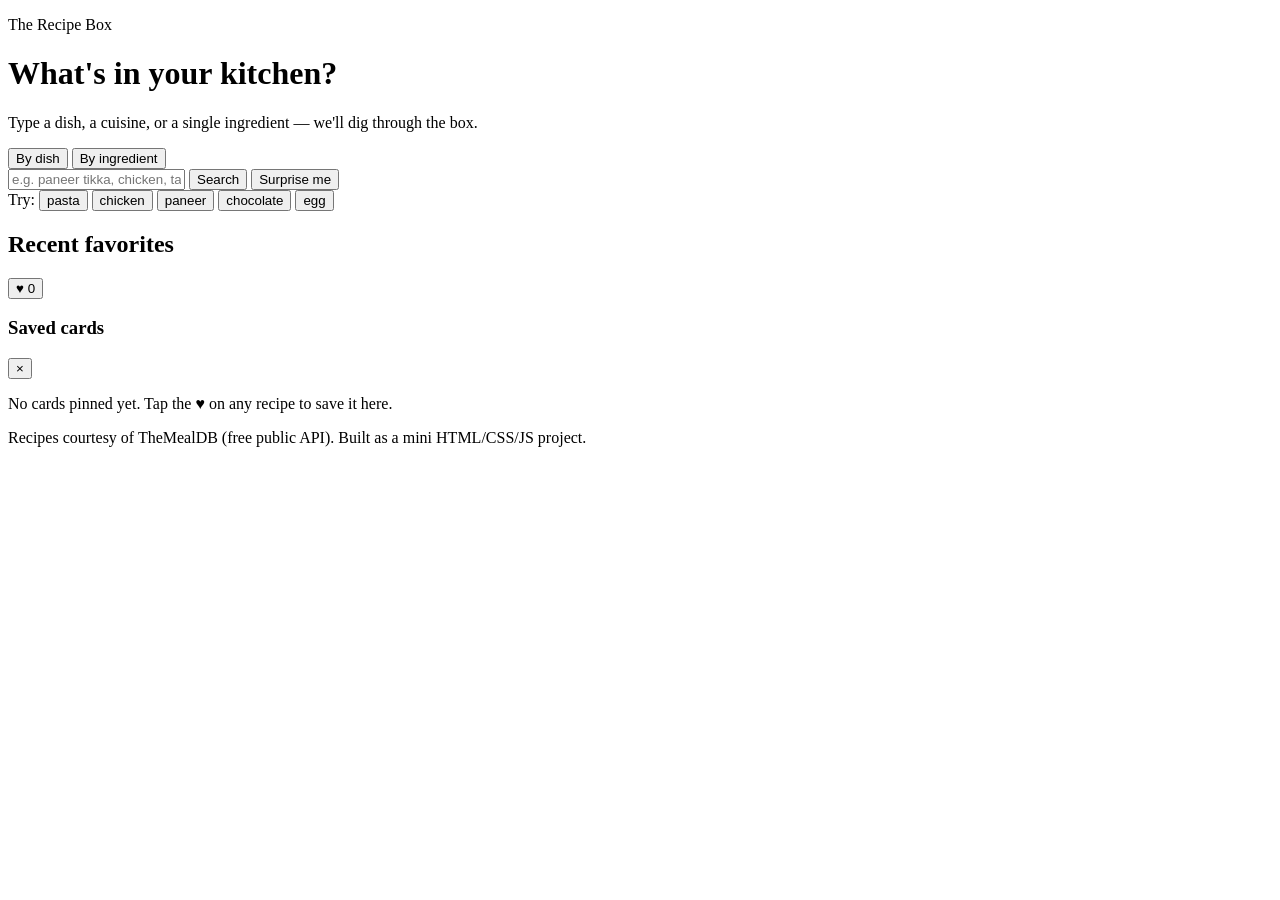
==== index.html @ 2ab37c9f "Rename index (1).html to index.html" ====
<!DOCTYPE html>
<html lang="en">
<head>
<meta charset="UTF-8" />
<meta name="viewport" content="width=device-width, initial-scale=1.0" />
<title>The Recipe Box — Find something to cook</title>
<link rel="preconnect" href="https://fonts.googleapis.com">
<link href="https://fonts.googleapis.com/css2?family=Fraunces:opsz,wght@9..144,400;9..144,600;9..144,700&family=Work+Sans:wght@400;500;600&family=IBM+Plex+Mono:wght@400;500&display=swap" rel="stylesheet">
<link rel="stylesheet" href="style.css" />
</head>
<body>
  <!-- Hero / search -->
  <header class="hero">
    <div class="hero-inner">
      <p class="eyebrow">The Recipe Box</p>
      <h1>What's in your kitchen<span class="dot">?</span></h1>
      <p class="sub">Type a dish, a cuisine, or a single ingredient — we'll dig through the box.</p>
      <form id="search-form" class="search-bar" autocomplete="off">
        <div class="mode-toggle" role="tablist" aria-label="Search mode">
          <button type="button" class="mode-btn is-active" data-mode="name" role="tab" aria-selected="true">By dish</button>
          <button type="button" class="mode-btn" data-mode="ingredient" role="tab" aria-selected="false">By ingredient</button>
        </div>
        <div class="input-row">
          <input
            type="text"
            id="search-input"
            placeholder="e.g. paneer tikka, chicken, tacos…"
            aria-label="Search recipes"
          />
          <button type="submit" class="btn-primary">Search</button>
          <button type="button" id="surprise-btn" class="btn-ghost" title="Get a random recipe">Surprise me</button>
        </div>
      </form>
      <div class="quick-tags">
        <span>Try:</span>
        <button class="tag" data-query="pasta">pasta</button>
        <button class="tag" data-query="chicken">chicken</button>
        <button class="tag" data-query="paneer">paneer</button>
        <button class="tag" data-query="chocolate">chocolate</button>
        <button class="tag" data-query="egg">egg</button>
      </div>
    </div>
  </header>
 
  <!-- Results -->
  <main class="results-wrap">
    <div class="results-bar">
      <h2 id="results-title">Recent favorites</h2>
      <div class="filter-row" id="filter-row" hidden>
        <label for="category-filter">Category</label>
        <select id="category-filter">
          <option value="">All</option>
        </select>
        <label for="sort-select">Sort</label>
        <select id="sort-select">
          <option value="relevance">Relevance</option>
          <option value="az">A → Z</option>
          <option value="za">Z → A</option>
        </select>
      </div>
    </div>
    <div id="status" class="status" hidden></div>
    <section id="results-grid" class="card-grid" aria-live="polite"></section>
    <div id="empty-state" class="empty-state" hidden>
      <p class="empty-headline">The box came up empty.</p>
      <p class="empty-sub">Nothing matched that search — try a broader ingredient or check the spelling.</p>
    </div>
  </main>
 
  <!-- Favorites drawer -->
  <button id="fav-toggle" class="fav-toggle" aria-expanded="false">
    ♥ <span id="fav-count">0</span>
  </button>
  <aside id="fav-drawer" class="fav-drawer" aria-hidden="true">
    <div class="fav-drawer-head">
      <h3>Saved cards</h3>
      <button id="fav-close" class="icon-btn" aria-label="Close favorites">×</button>
    </div>
    <div id="fav-list" class="fav-list">
      <p class="fav-empty">No cards pinned yet. Tap the ♥ on any recipe to save it here.</p>
    </div>
  </aside>
  <div id="fav-overlay" class="overlay" hidden></div>
 
  <!-- Recipe detail modal -->
  <div id="modal-overlay" class="overlay" hidden></div>
  <div id="modal" class="modal" role="dialog" aria-modal="true" aria-hidden="true" hidden>
    <button id="modal-close" class="icon-btn modal-close" aria-label="Close recipe">×</button>
    <div id="modal-content" class="modal-content"></div>
  </div>
 
  <footer class="site-footer">
    <p>Recipes courtesy of TheMealDB (free public API). Built as a mini HTML/CSS/JS project.</p>
  </footer>
 
  <script src="script.js"></script>
</body>
</html>
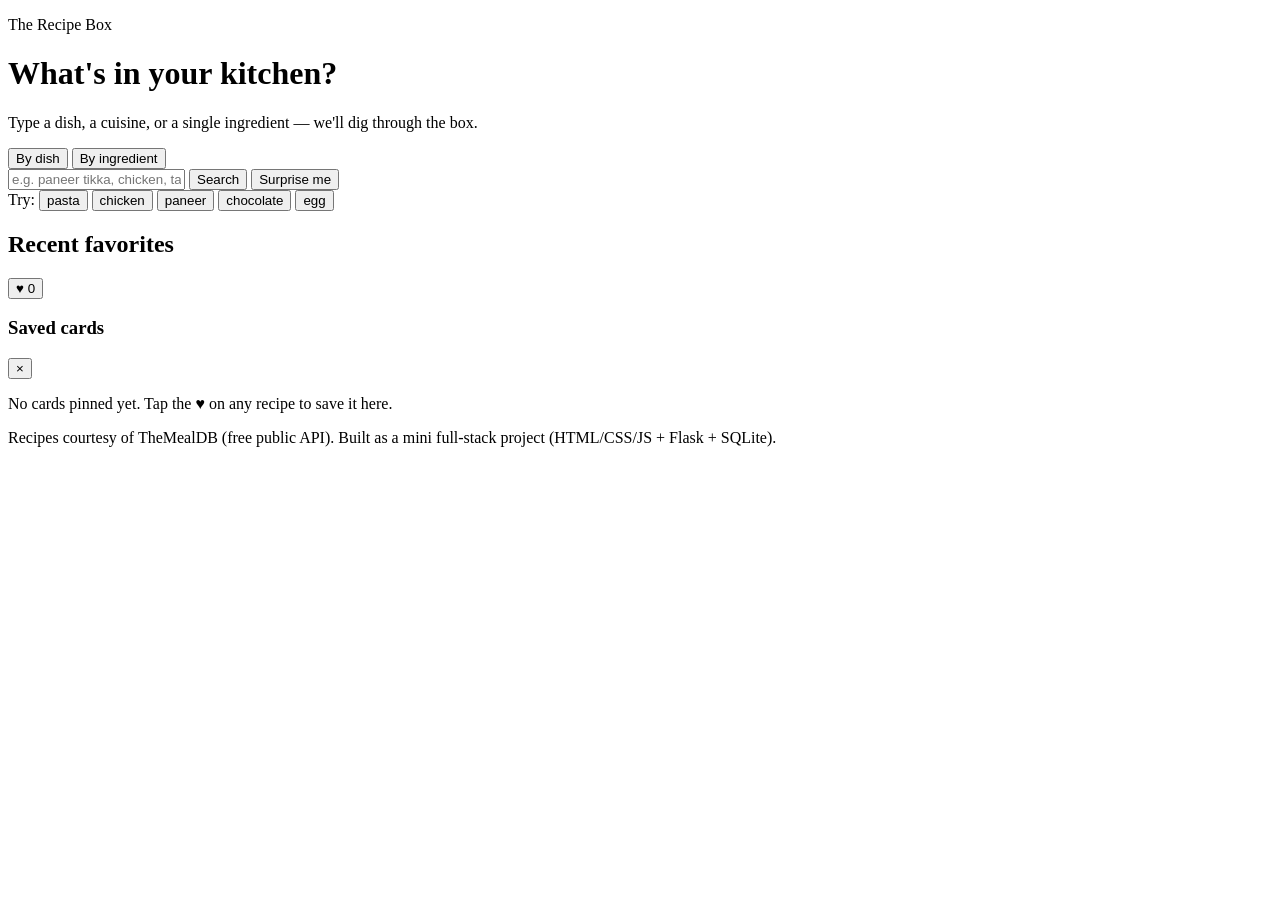
==== commit 62118e3d: "Rename index (2).html to index.html" ====
--- a/index.html
+++ b/index.html
@@ -11,6 +11,10 @@
 <body>
   <!-- Hero / search -->
   <header class="hero">
+    <div id="account-bar" class="account-bar" hidden>
+      <span id="account-name" class="account-name" hidden></span>
+      <button id="account-btn" type="button" class="account-btn">Log in</button>
+    </div>
     <div class="hero-inner">
       <p class="eyebrow">The Recipe Box</p>
       <h1>What's in your kitchen<span class="dot">?</span></h1>
@@ -89,8 +93,28 @@
     <div id="modal-content" class="modal-content"></div>
   </div>
  
+  <!-- Login / sign-up dialog -->
+  <div id="auth-overlay" class="overlay" hidden></div>
+  <div id="auth-dialog" class="modal auth-dialog" role="dialog" aria-modal="true" aria-labelledby="auth-title" hidden>
+    <button id="auth-close" type="button" class="icon-btn modal-close" aria-label="Close">×</button>
+    <form id="auth-form" class="auth-form">
+      <h2 id="auth-title">Log in</h2>
+      <p class="auth-sub">Save favorites to your account and open them from any device.</p>
+      <label>Username
+        <input id="auth-username" name="username" autocomplete="username" required minlength="3" maxlength="30" />
+      </label>
+      <label>Password
+        <input id="auth-password" name="password" type="password" autocomplete="current-password" required minlength="6" maxlength="128" />
+      </label>
+      <p id="auth-error" class="auth-error" role="alert" hidden></p>
+      <button id="auth-submit" type="submit" class="auth-submit">Log in</button>
+      <p class="auth-switch"><span id="auth-switch-text">New here?</span>
+        <button id="auth-switch" type="button" class="link-btn">Create an account</button></p>
+    </form>
+  </div>
+
   <footer class="site-footer">
-    <p>Recipes courtesy of TheMealDB (free public API). Built as a mini HTML/CSS/JS project.</p>
+    <p>Recipes courtesy of TheMealDB (free public API). Built as a mini full-stack project (HTML/CSS/JS + Flask + SQLite).</p>
   </footer>
  
   <script src="script.js"></script>
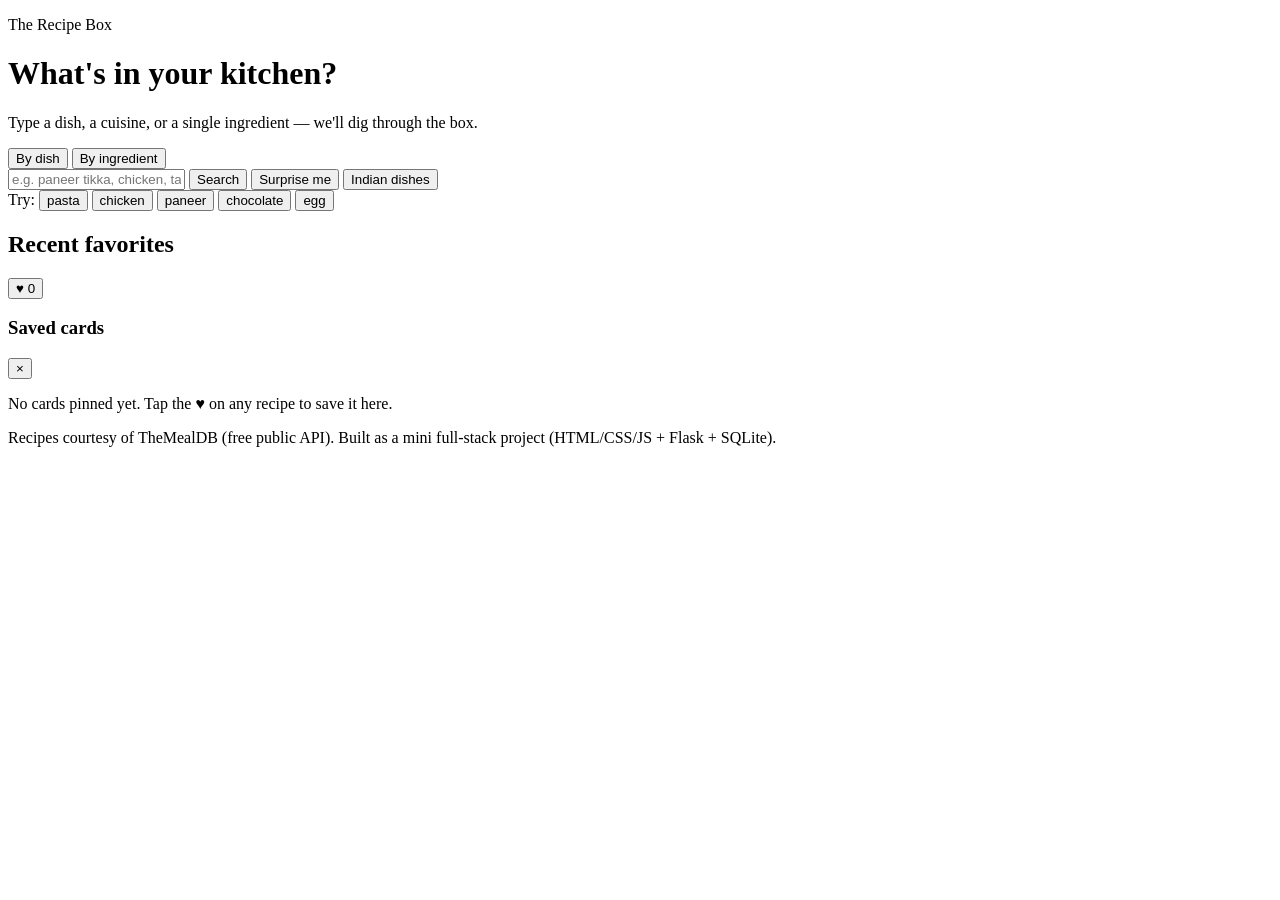
==== commit 33954162: "static/index.html" ====
--- a/index.html
+++ b/index.html
@@ -33,6 +33,7 @@
           />
           <button type="submit" class="btn-primary">Search</button>
           <button type="button" id="surprise-btn" class="btn-ghost" title="Get a random recipe">Surprise me</button>
+          <button type="button" id="indian-btn" class="btn-ghost" title="Browse Indian dishes">Indian dishes</button>
         </div>
       </form>
       <div class="quick-tags">
@@ -120,4 +121,3 @@
   <script src="script.js"></script>
 </body>
 </html>
- 
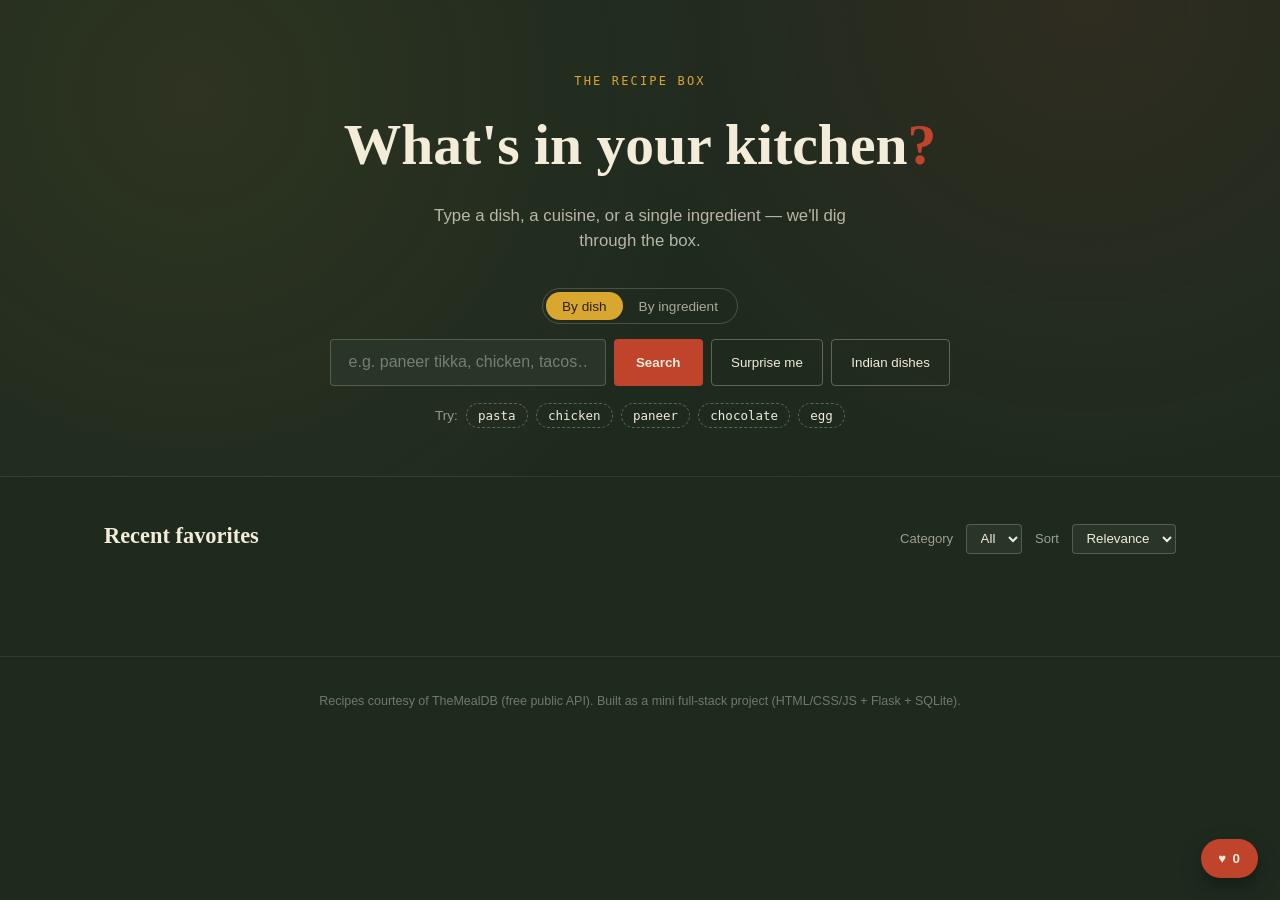
==== commit ac3b6684: "Add files via upload" ====
--- a/index.html
+++ b/index.html
@@ -121,3 +121,4 @@
   <script src="script.js"></script>
 </body>
 </html>
+ 
--- a/style.css
+++ b/style.css
@@ -0,0 +1,638 @@
+/* ============================================================
+   TOKENS
+   ============================================================ */
+:root {
+  --ink: #1f2a1f;          /* deep pine-charcoal background */
+  --ink-soft: #283528;
+  --paper: #fbf6ea;        /* card paper */
+  --paper-line: #e7dcc2;
+  --mustard: #d9a62e;
+  --paprika: #c0432b;
+  --sage: #8aa377;
+  --cream-text: #f3ecd9;
+  --text-dark: #2a2318;
+  --text-muted: #6b6250;
+ 
+  --font-display: "Fraunces", serif;
+  --font-body: "Work Sans", sans-serif;
+  --font-mono: "IBM Plex Mono", monospace;
+ 
+  --radius: 4px;
+  --shadow-card: 0 10px 24px rgba(0, 0, 0, 0.28);
+}
+ 
+* { box-sizing: border-box; }
+html { scroll-behavior: smooth; }
+body {
+  margin: 0;
+  background: var(--ink);
+  color: var(--cream-text);
+  font-family: var(--font-body);
+  line-height: 1.5;
+}
+button, input, select {
+  font-family: inherit;
+}
+ 
+/* ============================================================
+   HERO
+   ============================================================ */
+.hero {
+  background:
+    radial-gradient(circle at 15% 20%, rgba(217, 166, 46, 0.08), transparent 45%),
+    radial-gradient(circle at 85% 0%, rgba(192, 67, 43, 0.10), transparent 40%),
+    var(--ink);
+  padding: 4.5rem 1.5rem 3rem;
+  border-bottom: 1px solid rgba(243, 236, 217, 0.08);
+}
+.hero-inner {
+  max-width: 760px;
+  margin: 0 auto;
+  text-align: center;
+}
+.eyebrow {
+  font-family: var(--font-mono);
+  letter-spacing: 0.18em;
+  text-transform: uppercase;
+  font-size: 0.75rem;
+  color: var(--mustard);
+  margin: 0 0 0.75rem;
+}
+.hero h1 {
+  font-family: var(--font-display);
+  font-optical-sizing: auto;
+  font-weight: 600;
+  font-size: clamp(2.4rem, 6vw, 3.6rem);
+  margin: 0 0 0.9rem;
+  color: var(--cream-text);
+}
+.hero h1 .dot { color: var(--paprika); }
+.hero .sub {
+  color: rgba(243, 236, 217, 0.72);
+  font-size: 1.05rem;
+  margin: 0 auto 2.2rem;
+  max-width: 46ch;
+}
+ 
+/* Search bar */
+.search-bar {
+  max-width: 620px;
+  margin: 0 auto;
+}
+.mode-toggle {
+  display: inline-flex;
+  border: 1px solid rgba(243, 236, 217, 0.2);
+  border-radius: 999px;
+  padding: 3px;
+  margin-bottom: 0.9rem;
+}
+.mode-btn {
+  border: none;
+  background: transparent;
+  color: rgba(243, 236, 217, 0.65);
+  padding: 0.4rem 1rem;
+  border-radius: 999px;
+  cursor: pointer;
+  font-size: 0.85rem;
+  font-weight: 500;
+  transition: background 0.2s ease, color 0.2s ease;
+}
+.mode-btn.is-active {
+  background: var(--mustard);
+  color: var(--text-dark);
+}
+.input-row {
+  display: flex;
+  gap: 0.5rem;
+  flex-wrap: wrap;
+}
+#search-input {
+  flex: 1 1 240px;
+  padding: 0.85rem 1.1rem;
+  border-radius: var(--radius);
+  border: 1px solid rgba(243, 236, 217, 0.22);
+  background: var(--ink-soft);
+  color: var(--cream-text);
+  font-size: 1rem;
+}
+#search-input::placeholder { color: rgba(243, 236, 217, 0.4); }
+#search-input:focus,
+.btn-primary:focus-visible,
+.btn-ghost:focus-visible,
+.tag:focus-visible,
+.mode-btn:focus-visible,
+.icon-btn:focus-visible,
+.fav-toggle:focus-visible {
+  outline: 2px solid var(--sage);
+  outline-offset: 2px;
+}
+.btn-primary {
+  background: var(--paprika);
+  color: var(--cream-text);
+  border: none;
+  padding: 0.85rem 1.4rem;
+  border-radius: var(--radius);
+  font-weight: 600;
+  cursor: pointer;
+  transition: transform 0.15s ease, background 0.2s ease;
+}
+.btn-primary:hover { background: #a83a26; transform: translateY(-1px); }
+.btn-ghost {
+  background: transparent;
+  border: 1px solid rgba(243, 236, 217, 0.3);
+  color: var(--cream-text);
+  padding: 0.85rem 1.2rem;
+  border-radius: var(--radius);
+  cursor: pointer;
+  transition: border-color 0.2s ease, background 0.2s ease;
+}
+.btn-ghost:hover { border-color: var(--mustard); background: rgba(217, 166, 46, 0.08); }
+.quick-tags {
+  margin-top: 1.1rem;
+  font-size: 0.85rem;
+  color: rgba(243, 236, 217, 0.55);
+  display: flex;
+  gap: 0.5rem;
+  justify-content: center;
+  flex-wrap: wrap;
+  align-items: center;
+}
+.tag {
+  background: transparent;
+  border: 1px dashed rgba(243, 236, 217, 0.3);
+  color: var(--cream-text);
+  padding: 0.25rem 0.7rem;
+  border-radius: 999px;
+  cursor: pointer;
+  font-family: var(--font-mono);
+  font-size: 0.78rem;
+}
+.tag:hover { border-color: var(--sage); color: var(--sage); }
+ 
+/* ============================================================
+   RESULTS
+   ============================================================ */
+.results-wrap {
+  max-width: 1120px;
+  margin: 0 auto;
+  padding: 2.6rem 1.5rem 5rem;
+}
+.results-bar {
+  display: flex;
+  align-items: baseline;
+  justify-content: space-between;
+  flex-wrap: wrap;
+  gap: 1rem;
+  margin-bottom: 1.4rem;
+}
+.results-bar h2 {
+  font-family: var(--font-display);
+  font-weight: 600;
+  font-size: 1.4rem;
+  margin: 0;
+  color: var(--cream-text);
+}
+.filter-row {
+  display: flex;
+  gap: 0.8rem;
+  align-items: center;
+  font-size: 0.82rem;
+  color: rgba(243, 236, 217, 0.6);
+  flex-wrap: wrap;
+}
+.filter-row select {
+  background: var(--ink-soft);
+  color: var(--cream-text);
+  border: 1px solid rgba(243, 236, 217, 0.22);
+  border-radius: var(--radius);
+  padding: 0.35rem 0.6rem;
+}
+.status {
+  font-family: var(--font-mono);
+  color: var(--mustard);
+  padding: 1rem 0;
+  font-size: 0.9rem;
+}
+.status.is-error { color: var(--paprika); }
+.empty-state {
+  text-align: center;
+  padding: 3rem 1rem;
+  border: 1px dashed rgba(243, 236, 217, 0.2);
+  border-radius: var(--radius);
+}
+.empty-headline {
+  font-family: var(--font-display);
+  font-size: 1.3rem;
+  margin: 0 0 0.4rem;
+}
+.empty-sub {
+  color: rgba(243, 236, 217, 0.6);
+  margin: 0;
+  font-size: 0.9rem;
+}
+ 
+/* ============================================================
+   CARD GRID — vintage recipe-card look
+   ============================================================ */
+.card-grid {
+  display: grid;
+  grid-template-columns: repeat(auto-fill, minmax(240px, 1fr));
+  gap: 1.5rem;
+}
+.recipe-card {
+  background: var(--paper);
+  color: var(--text-dark);
+  border-radius: var(--radius);
+  overflow: hidden;
+  box-shadow: var(--shadow-card);
+  position: relative;
+  cursor: pointer;
+  border-top: 6px solid var(--paprika);
+  transition: transform 0.18s ease, box-shadow 0.18s ease;
+  display: flex;
+  flex-direction: column;
+}
+.recipe-card:hover {
+  transform: translateY(-4px) rotate(-0.4deg);
+  box-shadow: 0 16px 30px rgba(0, 0, 0, 0.35);
+}
+.recipe-card .thumb {
+  width: 100%;
+  aspect-ratio: 4 / 3;
+  object-fit: cover;
+  display: block;
+  border-bottom: 1px solid var(--paper-line);
+}
+.recipe-card .card-body {
+  padding: 0.9rem 1rem 1.1rem;
+  flex: 1;
+  display: flex;
+  flex-direction: column;
+  gap: 0.35rem;
+}
+.recipe-card .card-tags {
+  font-family: var(--font-mono);
+  font-size: 0.7rem;
+  text-transform: uppercase;
+  letter-spacing: 0.06em;
+  color: var(--text-muted);
+}
+.recipe-card h3 {
+  font-family: var(--font-display);
+  font-weight: 600;
+  font-size: 1.12rem;
+  margin: 0;
+  line-height: 1.25;
+}
+.card-fav {
+  position: absolute;
+  top: 0.6rem;
+  right: 0.6rem;
+  width: 34px;
+  height: 34px;
+  border-radius: 50%;
+  border: none;
+  background: rgba(251, 246, 234, 0.9);
+  color: var(--paprika);
+  font-size: 1rem;
+  cursor: pointer;
+  display: flex;
+  align-items: center;
+  justify-content: center;
+  box-shadow: 0 2px 6px rgba(0, 0, 0, 0.25);
+}
+.card-fav.is-fav { background: var(--paprika); color: var(--cream-text); }
+/* dog-eared corner when favorited */
+.recipe-card.is-fav::after {
+  content: "";
+  position: absolute;
+  bottom: 0;
+  right: 0;
+  width: 0;
+  height: 0;
+  border-style: solid;
+  border-width: 0 0 26px 26px;
+  border-color: transparent transparent var(--mustard) transparent;
+}
+ 
+/* Skeleton loading card */
+.skeleton {
+  background: var(--paper);
+  border-radius: var(--radius);
+  overflow: hidden;
+  border-top: 6px solid var(--paper-line);
+  box-shadow: var(--shadow-card);
+}
+.skeleton .thumb {
+  aspect-ratio: 4/3;
+  background: linear-gradient(100deg, #eee5cf 30%, #f6efdd 50%, #eee5cf 70%);
+  background-size: 200% 100%;
+  animation: shimmer 1.3s infinite;
+}
+.skeleton .line {
+  height: 12px;
+  margin: 0.9rem 1rem 0.6rem;
+  border-radius: 3px;
+  background: linear-gradient(100deg, #eee5cf 30%, #f6efdd 50%, #eee5cf 70%);
+  background-size: 200% 100%;
+  animation: shimmer 1.3s infinite;
+}
+.skeleton .line.short { width: 55%; }
+@keyframes shimmer {
+  0% { background-position: 200% 0; }
+  100% { background-position: -200% 0; }
+}
+ 
+/* ============================================================
+   MODAL — recipe detail
+   ============================================================ */
+.overlay {
+  position: fixed;
+  inset: 0;
+  background: rgba(15, 18, 12, 0.72);
+  backdrop-filter: blur(2px);
+  z-index: 40;
+}
+.modal {
+  position: fixed;
+  top: 4vh;
+  left: 50%;
+  transform: translateX(-50%);
+  width: min(720px, 92vw);
+  max-height: 92vh;
+  overflow-y: auto;
+  background: var(--paper);
+  color: var(--text-dark);
+  border-radius: 8px;
+  z-index: 50;
+  box-shadow: 0 30px 60px rgba(0, 0, 0, 0.5);
+  border-top: 8px solid var(--paprika);
+}
+.modal-close {
+  position: sticky;
+  float: right;
+  top: 0.6rem;
+  right: 0.6rem;
+  margin: 0.6rem 0.6rem 0 0;
+}
+.icon-btn {
+  width: 34px;
+  height: 34px;
+  border-radius: 50%;
+  border: none;
+  background: rgba(0,0,0,0.06);
+  color: var(--text-dark);
+  font-size: 1.2rem;
+  line-height: 1;
+  cursor: pointer;
+}
+.modal-content { padding: 0 2rem 2.2rem; }
+.modal-content .modal-img {
+  width: calc(100% + 4rem);
+  margin-left: -2rem;
+  margin-top: -2.2rem;
+  aspect-ratio: 16/7;
+  object-fit: cover;
+}
+.modal-content h2 {
+  font-family: var(--font-display);
+  font-size: 1.9rem;
+  margin: 1.2rem 0 0.3rem;
+}
+.modal-meta {
+  font-family: var(--font-mono);
+  font-size: 0.78rem;
+  text-transform: uppercase;
+  letter-spacing: 0.06em;
+  color: var(--text-muted);
+  margin-bottom: 1.4rem;
+}
+.modal-columns {
+  display: grid;
+  grid-template-columns: 1fr 1.5fr;
+  gap: 2rem;
+}
+@media (max-width: 620px) {
+  .modal-columns { grid-template-columns: 1fr; }
+}
+.modal-columns h4 {
+  font-family: var(--font-mono);
+  font-size: 0.78rem;
+  text-transform: uppercase;
+  letter-spacing: 0.08em;
+  color: var(--paprika);
+  margin: 0 0 0.7rem;
+  border-bottom: 1px dashed var(--paper-line);
+  padding-bottom: 0.4rem;
+}
+.ingredient-list {
+  list-style: none;
+  margin: 0;
+  padding: 0;
+  font-family: var(--font-mono);
+  font-size: 0.88rem;
+  display: flex;
+  flex-direction: column;
+  gap: 0.55rem;
+}
+.ingredient-list li {
+  display: flex;
+  justify-content: space-between;
+  gap: 0.6rem;
+  border-bottom: 1px dotted var(--paper-line);
+  padding-bottom: 0.4rem;
+}
+.ingredient-list .amt { color: var(--text-muted); white-space: nowrap; }
+.instructions {
+  font-size: 0.98rem;
+  color: var(--text-dark);
+  white-space: pre-line;
+}
+.modal-link {
+  display: inline-block;
+  margin-top: 1.4rem;
+  color: var(--paprika);
+  font-weight: 600;
+  text-decoration: none;
+  border-bottom: 1px solid var(--paprika);
+}
+ 
+/* ============================================================
+   FAVORITES DRAWER
+   ============================================================ */
+.fav-toggle {
+  position: fixed;
+  bottom: 1.4rem;
+  right: 1.4rem;
+  z-index: 30;
+  background: var(--paprika);
+  color: var(--cream-text);
+  border: none;
+  border-radius: 999px;
+  padding: 0.75rem 1.1rem;
+  font-weight: 600;
+  cursor: pointer;
+  box-shadow: 0 8px 20px rgba(0, 0, 0, 0.35);
+  display: flex;
+  align-items: center;
+  gap: 0.4rem;
+}
+.fav-drawer {
+  position: fixed;
+  top: 0;
+  right: -360px;
+  width: 340px;
+  max-width: 88vw;
+  height: 100vh;
+  background: var(--ink-soft);
+  border-left: 1px solid rgba(243, 236, 217, 0.1);
+  z-index: 50;
+  transition: right 0.28s ease;
+  padding: 1.4rem;
+  overflow-y: auto;
+}
+.fav-drawer.is-open { right: 0; }
+.fav-drawer-head {
+  display: flex;
+  justify-content: space-between;
+  align-items: center;
+  margin-bottom: 1rem;
+}
+.fav-drawer-head h3 {
+  font-family: var(--font-display);
+  margin: 0;
+  color: var(--cream-text);
+}
+.fav-list { display: flex; flex-direction: column; gap: 0.7rem; }
+.fav-empty {
+  color: rgba(243, 236, 217, 0.55);
+  font-size: 0.88rem;
+}
+.fav-item {
+  display: flex;
+  gap: 0.7rem;
+  background: var(--paper);
+  border-radius: var(--radius);
+  padding: 0.5rem;
+  align-items: center;
+  cursor: pointer;
+  border-left: 4px solid var(--mustard);
+}
+.fav-item img {
+  width: 52px;
+  height: 52px;
+  object-fit: cover;
+  border-radius: 3px;
+}
+.fav-item span {
+  flex: 1;
+  font-size: 0.85rem;
+  color: var(--text-dark);
+  font-weight: 500;
+}
+.fav-item button {
+  border: none;
+  background: transparent;
+  color: var(--paprika);
+  font-size: 1.1rem;
+  cursor: pointer;
+}
+ 
+/* ============================================================
+   FOOTER
+   ============================================================ */
+.site-footer {
+  text-align: center;
+  padding: 1.4rem;
+  font-size: 0.78rem;
+  color: rgba(243, 236, 217, 0.4);
+  border-top: 1px solid rgba(243, 236, 217, 0.08);
+}
+ 
+@media (prefers-reduced-motion: reduce) {
+  * { animation-duration: 0.01ms !important; transition-duration: 0.01ms !important; }
+}
+
+/* ============================================================
+   ACCOUNT / AUTH
+   ============================================================ */
+.account-bar {
+  position: fixed;
+  top: 1rem;
+  right: 1rem;
+  z-index: 30;
+  display: flex;
+  align-items: center;
+  gap: 0.7rem;
+}
+.account-bar[hidden] { display: none; }
+.account-name {
+  font-family: var(--font-mono);
+  font-size: 0.8rem;
+  color: var(--cream-text);
+}
+.account-btn {
+  background: transparent;
+  color: var(--cream-text);
+  border: 1px solid rgba(243, 236, 217, 0.45);
+  border-radius: 999px;
+  padding: 0.4rem 1rem;
+  font-weight: 600;
+  cursor: pointer;
+}
+.account-btn:hover { background: rgba(243, 236, 217, 0.1); }
+.account-btn:focus-visible,
+.auth-submit:focus-visible,
+.link-btn:focus-visible,
+.auth-form input:focus-visible {
+  outline: 2px solid var(--mustard);
+  outline-offset: 2px;
+}
+
+.auth-dialog { width: min(420px, 92vw); z-index: 60; }
+.auth-form { padding: 0 2rem 2rem; }
+.auth-form h2 {
+  font-family: var(--font-display);
+  margin: 0.4rem 0 0.3rem;
+}
+.auth-sub { margin: 0 0 1.1rem; color: var(--text-muted); font-size: 0.92rem; }
+.auth-form label {
+  display: block;
+  font-size: 0.85rem;
+  font-weight: 600;
+  margin-bottom: 0.9rem;
+}
+.auth-form input {
+  display: block;
+  width: 100%;
+  margin-top: 0.3rem;
+  padding: 0.6rem 0.7rem;
+  border: 1px solid var(--paper-line);
+  border-radius: var(--radius);
+  background: #fff;
+  color: var(--text-dark);
+  font-size: 1rem;
+}
+.auth-error { color: var(--paprika); font-size: 0.9rem; margin: 0 0 0.8rem; }
+.auth-submit {
+  width: 100%;
+  padding: 0.7rem;
+  border: none;
+  border-radius: var(--radius);
+  background: var(--paprika);
+  color: var(--cream-text);
+  font-weight: 600;
+  font-size: 1rem;
+  cursor: pointer;
+}
+.auth-submit:disabled { opacity: 0.6; cursor: wait; }
+.auth-switch { text-align: center; font-size: 0.9rem; margin: 1rem 0 0; color: var(--text-muted); }
+.link-btn {
+  background: none;
+  border: none;
+  padding: 0;
+  color: var(--paprika);
+  font-weight: 600;
+  text-decoration: underline;
+  cursor: pointer;
+}
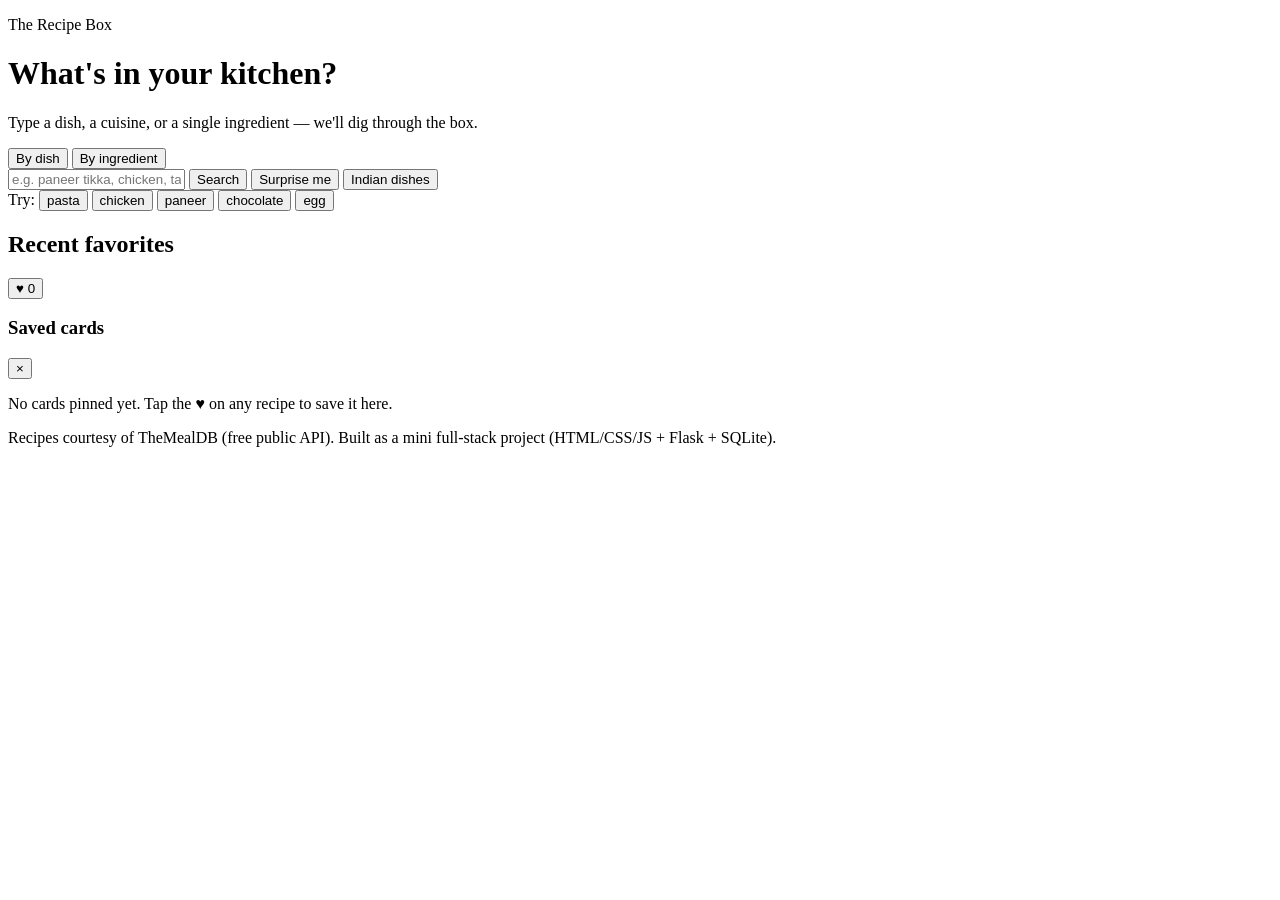
==== commit d93176c7: "Create index.html" ====
--- a/index.html
+++ b/index.html
@@ -121,4 +121,3 @@
   <script src="script.js"></script>
 </body>
 </html>
- 
